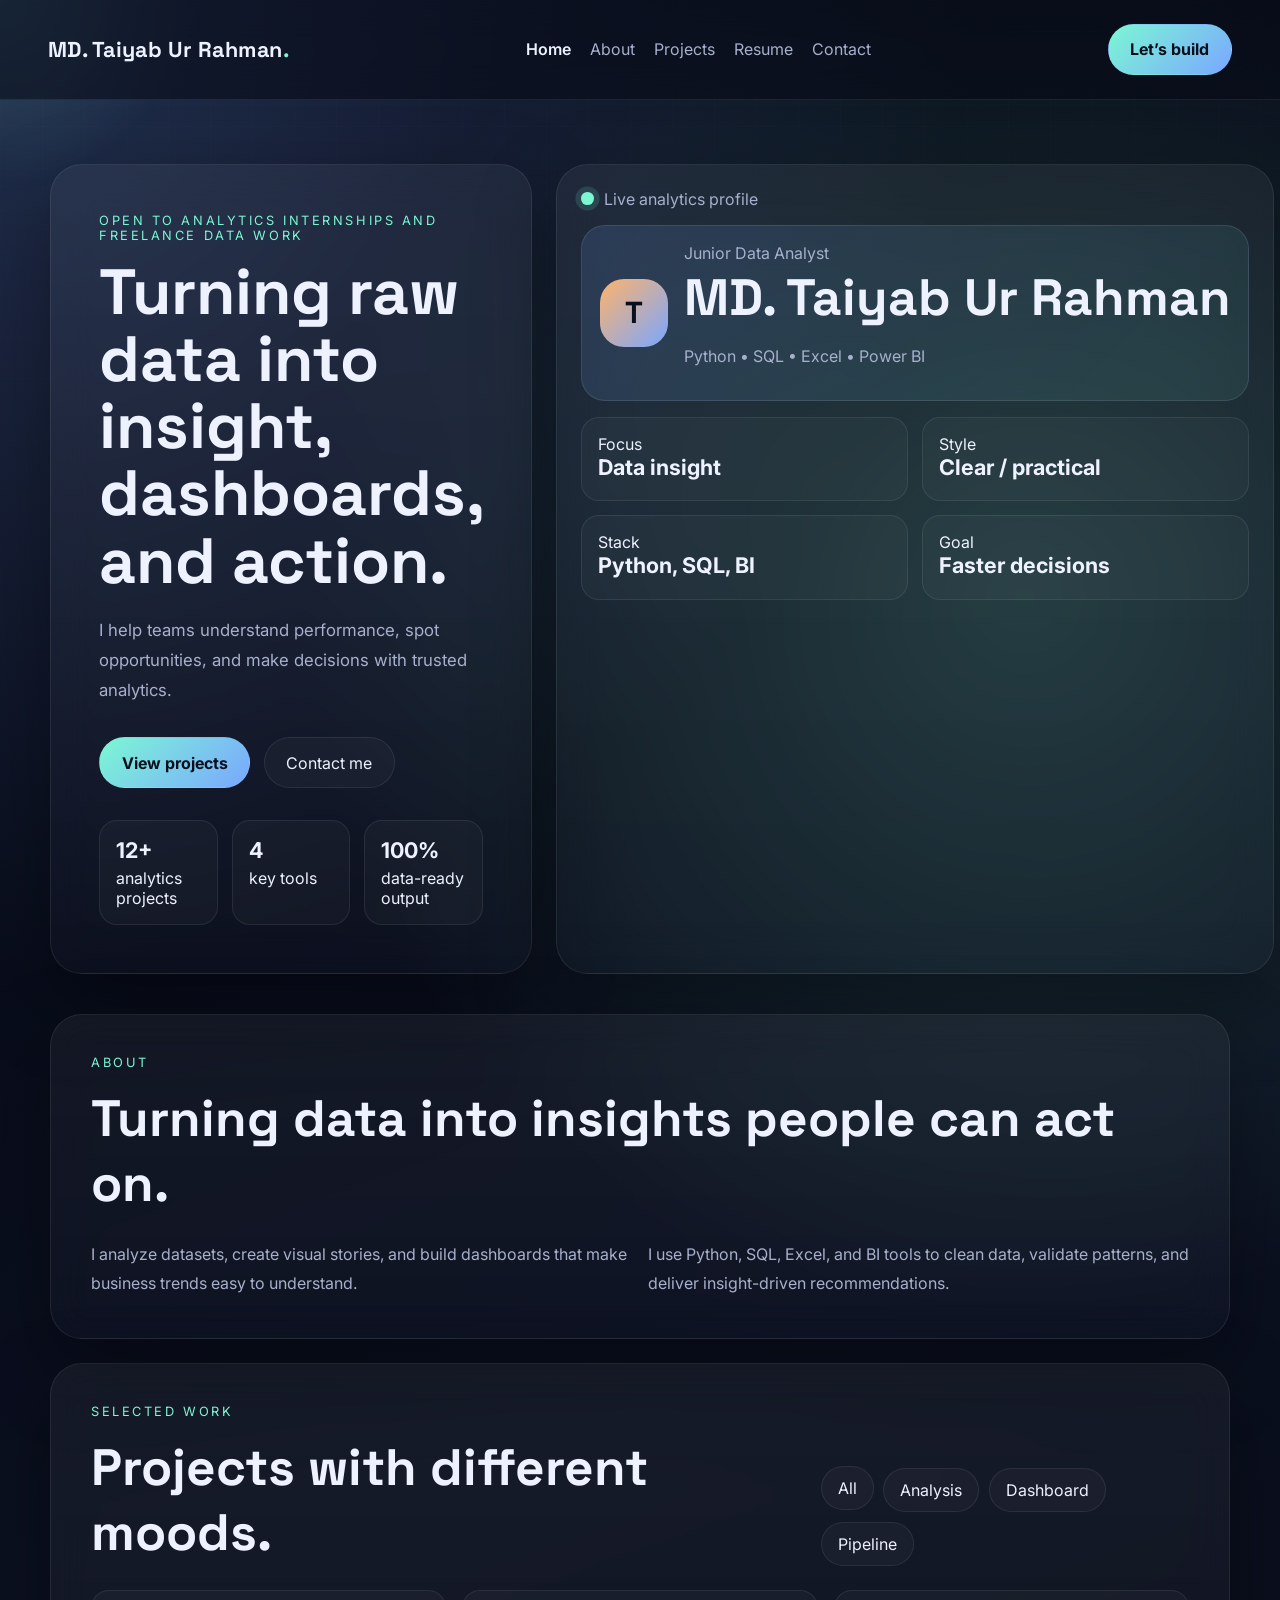
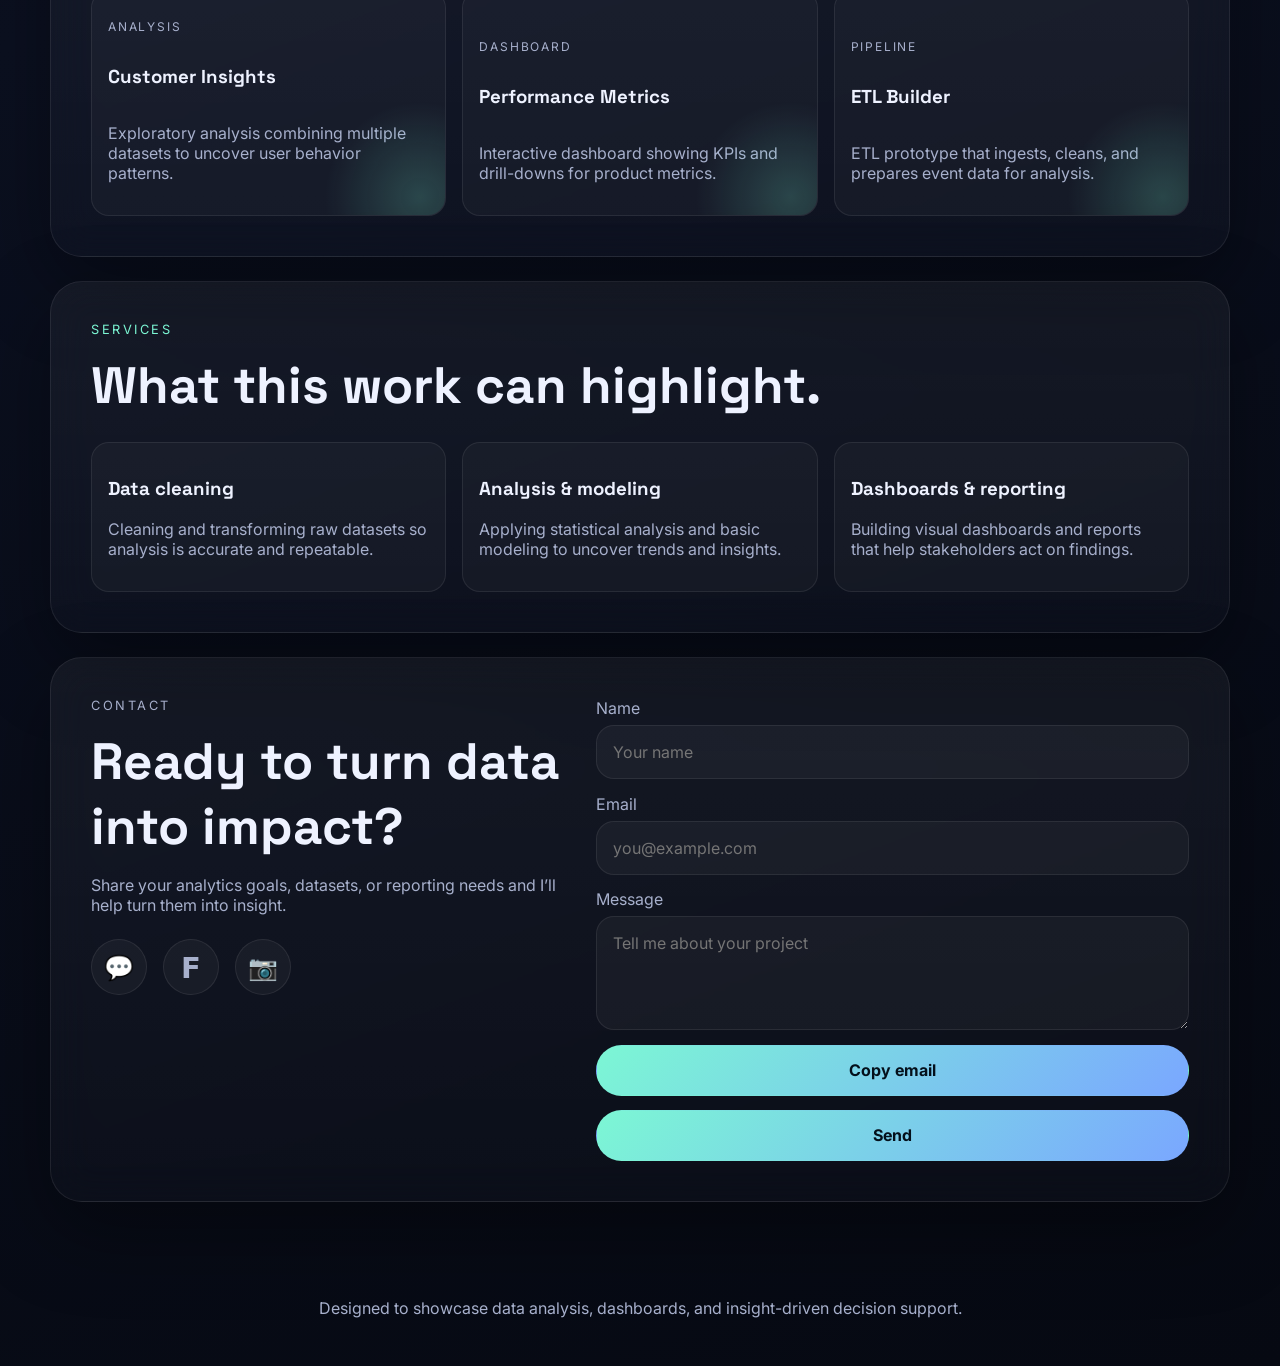
==== index.html @ 5b057505 "Initial commit: data analyst portfolio site" ====
<!DOCTYPE html>
<html lang="en">
<head>
    <meta charset="UTF-8">
    <meta name="viewport" content="width=device-width, initial-scale=1.0">
    <meta name="theme-color" content="#0b1020">
    <meta name="description" content="Portfolio of MD. Taiyab Ur Rahman — Junior Data Analyst. Data projects, visualizations, and analysis examples.">
    <title>MD. Taiyab Ur Rahman | Junior Data Analyst</title>
    <link rel="stylesheet" href="style.css">
</head>
<body>
    <div class="cursor-glow" aria-hidden="true"></div>

    <header class="site-header">
        <a class="brand" href="#home">MD. Taiyab Ur Rahman<span>.</span></a>
        <nav class="site-nav" aria-label="Primary">
            <a href="index.html" aria-current="page">Home</a>
            <a href="about.html">About</a>
            <a href="projects.html">Projects</a>
            <a href="resume.html">Resume</a>
            <a href="contact.html">Contact</a>
        </nav>
        <a class="header-cta" href="build.html">Let’s build</a>
    </header>

    <main>
        <section class="hero" id="home">
            <div class="hero-copy reveal">
                <p class="eyebrow">Open to analytics internships and freelance data work</p>
                <h1>Turning raw data into insight, dashboards, and action.</h1>
                <p class="lead">I help teams understand performance, spot opportunities, and make decisions with trusted analytics.</p>
                <div class="hero-actions">
                    <a class="button button-primary" href="#work" id="heroProjects">View projects</a>
                    <a class="button button-secondary" href="#contact" id="heroContact">Contact me</a>
                </div>
                <ul class="quick-stats">
                    <li><strong>12+</strong><span>analytics projects</span></li>
                    <li><strong>4</strong><span>key tools</span></li>
                    <li><strong>100%</strong><span>data-ready output</span></li>
                </ul>
            </div>
            <div class="hero-panel reveal">
                <div class="panel-top">
                    <span class="status-dot"></span>
                    <span>Live analytics profile</span>
                </div>
                <div class="profile-card">
                    <div class="profile-avatar">T</div>
                    <div>
                        <p class="profile-role">Junior Data Analyst</p>
                        <h2>MD. Taiyab Ur Rahman</h2>
                        <p class="profile-note">Python • SQL • Excel • Power BI</p>
                    </div>
                </div>
                <div class="mini-grid">
                    <a href="#about">
                        <article>
                            <span>Focus</span>
                            <strong>Data insight</strong>
                        </article>
                    </a>
                    <a href="#services">
                        <article>
                            <span>Style</span>
                            <strong>Clear / practical</strong>
                        </article>
                    </a>
                    <a href="#work">
                        <article>
                            <span>Stack</span>
                            <strong>Python, SQL, BI</strong>
                        </article>
                    </a>
                    <a href="#contact">
                        <article>
                            <span>Goal</span>
                            <strong>Faster decisions</strong>
                        </article>
                    </a>
                </div>
            </div>
        </section>

        <section class="section reveal" id="about">
            <div class="section-heading">
                <p class="eyebrow">About</p>
                <h2>Turning data into insights people can act on.</h2>
            </div>
            <div class="about-grid">
                <p>I analyze datasets, create visual stories, and build dashboards that make business trends easy to understand.</p>
                <p>I use Python, SQL, Excel, and BI tools to clean data, validate patterns, and deliver insight-driven recommendations.</p>
            </div>
        </section>

        <section class="section reveal" id="work">
            <div class="section-heading section-heading-row">
                <div>
                    <p class="eyebrow">Selected work</p>
                    <h2>Projects with different moods.</h2>
                </div>
                <div class="filter-group" role="tablist" aria-label="Project filters">
                    <button class="filter active" data-filter="all">All</button>
                    <button class="filter" data-filter="analysis">Analysis</button>
                    <button class="filter" data-filter="dashboard">Dashboard</button>
                    <button class="filter" data-filter="pipeline">Pipeline</button>
                </div>
            </div>
            <div class="project-grid">
                <article class="project-card" data-category="analysis" data-image="https://images.unsplash.com/photo-1522202176988-66273c2fd55f?auto=format&fit=crop&w=800&q=80" data-link="https://www.kaggle.com/datasets?search=customer+analytics">
                    <p class="project-tag">Analysis</p>
                    <h3>Customer Insights</h3>
                    <p>Exploratory analysis combining multiple datasets to uncover user behavior patterns.</p>
                </article>
                <article class="project-card" data-category="dashboard" data-image="https://images.unsplash.com/photo-1498050108023-c5249f4df085?auto=format&fit=crop&w=800&q=80" data-link="https://www.tableau.com/learn/articles/dashboard-design-best-practices">
                    <p class="project-tag">Dashboard</p>
                    <h3>Performance Metrics</h3>
                    <p>Interactive dashboard showing KPIs and drill-downs for product metrics.</p>
                </article>
                <article class="project-card" data-category="pipeline" data-image="https://images.unsplash.com/photo-1518770660439-4636190af475?auto=format&fit=crop&w=800&q=80" data-link="https://airflow.apache.org/">
                    <p class="project-tag">Pipeline</p>
                    <h3>ETL Builder</h3>
                    <p>ETL prototype that ingests, cleans, and prepares event data for analysis.</p>
                </article>
            </div>
        </section>

        <section class="section reveal" id="services">
            <div class="section-heading">
                <p class="eyebrow">Services</p>
                <h2>What this work can highlight.</h2>
            </div>
            <div class="service-list">
                <article>
                    <h3>Data cleaning</h3>
                    <p>Cleaning and transforming raw datasets so analysis is accurate and repeatable.</p>
                </article>
                <article>
                    <h3>Analysis & modeling</h3>
                    <p>Applying statistical analysis and basic modeling to uncover trends and insights.</p>
                </article>
                <article>
                    <h3>Dashboards & reporting</h3>
                    <p>Building visual dashboards and reports that help stakeholders act on findings.</p>
                </article>
            </div>
        </section>

        <section class="section reveal contact-section" id="contact">
            <div>
                <p class="eyebrow">Contact</p>
                <h2>Ready to turn data into impact?</h2>
                <p>Share your analytics goals, datasets, or reporting needs and I’ll help turn them into insight.</p>                <div class="social-links">
                    <a href="https://wa.me/8801619130503" target="_blank" rel="noopener noreferrer" title="WhatsApp" class="social-icon whatsapp">
                        <span>WhatsApp</span>
                    </a>
                    <a href="https://www.facebook.com/taiyab2026" target="_blank" rel="noopener noreferrer" title="Facebook" class="social-icon facebook">
                        <span>Facebook</span>
                    </a>
                    <a href="https://www.instagram.com/taiyab_2026/" target="_blank" rel="noopener noreferrer" title="Instagram" class="social-icon instagram">
                        <span>Instagram</span>
                    </a>
                </div>            </div>
            <form class="contact-form">
                <label>
                    <span>Name</span>
                    <input type="text" name="name" placeholder="Your name">
                </label>
                <label>
                    <span>Email</span>
                    <input type="email" name="email" placeholder="you@example.com">
                </label>
                <label>
                    <span>Message</span>
                    <textarea name="message" rows="4" placeholder="Tell me about your project"></textarea>
                </label>
                <button class="button button-primary" type="button" id="copyEmail">Copy email</button>
                <button class="button button-primary" type="submit">Send</button>
            </form>
        </section>
    </main>

    <footer class="site-footer">
        <p>Designed to showcase data analysis, dashboards, and insight-driven decision support.</p>
    </footer>

    <script src="script.js"></script>
</body>
</html>
---- style.css ----
@import url('https://fonts.googleapis.com/css2?family=Inter:wght@400;500;600;700;800&family=Space+Grotesk:wght@400;500;700&display=swap');

:root {
    --bg: #070b17;
    --bg-soft: rgba(14, 21, 40, 0.72);
    --surface: rgba(18, 26, 48, 0.78);
    --surface-strong: rgba(24, 34, 60, 0.92);
    --text: #eef2ff;
    --muted: #a7b0cc;
    --line: rgba(255, 255, 255, 0.08);
    --accent: #7cf7d4;
    --accent-strong: #7aa7ff;
    --accent-warm: #ffb36b;
    --shadow: 0 30px 80px rgba(0, 0, 0, 0.35);
    --radius-xl: 32px;
    --radius-lg: 24px;
    --radius-md: 18px;
}

* {
    box-sizing: border-box;
}

html {
    scroll-behavior: smooth;
}

body {
    margin: 0;
    font-family: 'Inter', sans-serif;
    color: var(--text);
    background:
        radial-gradient(circle at top left, rgba(122, 167, 255, 0.25), transparent 30%),
        radial-gradient(circle at 80% 20%, rgba(124, 247, 212, 0.18), transparent 28%),
        linear-gradient(160deg, #050814 0%, #0b1020 48%, #060912 100%);
    min-height: 100vh;
    overflow-x: hidden;
}

body::before {
    content: '';
    position: fixed;
    inset: 0;
    pointer-events: none;
    background-image: linear-gradient(rgba(255, 255, 255, 0.02) 1px, transparent 1px), linear-gradient(90deg, rgba(255, 255, 255, 0.02) 1px, transparent 1px);
    background-size: 42px 42px;
    mask-image: linear-gradient(to bottom, rgba(0, 0, 0, 0.6), transparent 85%);
}

a {
    color: inherit;
    text-decoration: none;
}

button,
input,
textarea {
    font: inherit;
}

.cursor-glow {
    position: fixed;
    top: 0;
    left: 0;
    width: 420px;
    height: 420px;
    background: radial-gradient(circle, rgba(124, 247, 212, 0.16), transparent 65%);
    transform: translate(-50%, -50%);
    pointer-events: none;
    filter: blur(16px);
    opacity: 0.9;
    transition: transform 0.15s ease;
    z-index: 0;
}

.site-header,
main,
.site-footer {
    position: relative;
    z-index: 1;
}

.site-header {
    display: flex;
    align-items: center;
    justify-content: space-between;
    gap: 1rem;
    padding: 1.5rem clamp(1.25rem, 4vw, 3rem);
    position: sticky;
    top: 0;
    backdrop-filter: blur(18px);
    background: rgba(7, 11, 23, 0.58);
    border-bottom: 1px solid var(--line);
}

.brand,
.section h2,
.hero h1,
.profile-card h2,
.project-card h3,
.service-list h3,
.contact-section h2 {
    font-family: 'Space Grotesk', sans-serif;
}

.brand {
    font-size: 1.35rem;
    font-weight: 700;
    letter-spacing: 0.02em;
}

.brand span {
    color: var(--accent);
}

.site-nav {
    display: flex;
    gap: 1.2rem;
    color: var(--muted);
}

.site-nav a:hover,
.site-nav a:focus-visible {
    color: var(--text);
}

.site-nav a[aria-current='page'] {
    color: var(--text);
    font-weight: 600;
}

.header-cta,
.button {
    border-radius: 999px;
    padding: 0.9rem 1.35rem;
    border: 1px solid transparent;
    transition: transform 0.2s ease, border-color 0.2s ease, background 0.2s ease;
}

.header-cta,
.button-primary {
    background: linear-gradient(135deg, var(--accent), var(--accent-strong));
    color: #04101b;
    font-weight: 700;
}

.button-secondary {
    border-color: var(--line);
    background: rgba(255, 255, 255, 0.03);
}

.header-cta:hover,
.button:hover,
.filter:hover,
.filter.active {
    transform: translateY(-2px);
}

main {
    width: min(1180px, calc(100% - 2rem));
    margin: 0 auto;
    padding: 2rem 0 5rem;
}

.hero {
    display: grid;
    grid-template-columns: 1.15fr 0.85fr;
    gap: 1.5rem;
    align-items: stretch;
    min-height: calc(100vh - 140px);
    padding: 2rem 0 1rem;
}

.hero-copy,
.hero-panel,
.section,
.contact-section {
    background: linear-gradient(180deg, rgba(255, 255, 255, 0.05), rgba(255, 255, 255, 0.02));
    border: 1px solid var(--line);
    border-radius: var(--radius-xl);
    box-shadow: var(--shadow);
    backdrop-filter: blur(20px);
}

.hero-copy {
    padding: clamp(1.5rem, 4vw, 3rem);
    display: flex;
    flex-direction: column;
    justify-content: center;
}

.eyebrow {
    text-transform: uppercase;
    letter-spacing: 0.2em;
    font-size: 0.8rem;
    color: var(--accent);
    margin: 0 0 1rem;
}

.hero h1 {
    margin: 0;
    font-size: clamp(3rem, 5vw, 4.5rem);
    line-height: 1.05;
    max-width: 34ch;
    text-align: left;
    hyphens: none;
}

.hero-copy {
    text-align: left;
}

.lead,
.about-grid p,
.project-card p,
.service-list p,
.contact-section p,
.site-footer p,
.profile-note,
.profile-role {
    color: var(--muted);
}

.lead {
    max-width: 60ch;
    font-size: 1.05rem;
    line-height: 1.8;
    margin: 1.25rem 0 0;
}

.hero-actions {
    display: flex;
    flex-wrap: wrap;
    gap: 0.85rem;
    margin: 2rem 0 0;
}

.quick-stats {
    display: grid;
    grid-template-columns: repeat(3, minmax(0, 1fr));
    gap: 0.85rem;
    list-style: none;
    padding: 0;
    margin: 2rem 0 0;
}

.quick-stats li,
.mini-grid article,
.service-list article,
.project-card {
    background: rgba(255, 255, 255, 0.03);
    border: 1px solid var(--line);
    border-radius: var(--radius-md);
}

.quick-stats li {
    padding: 1rem;
}

.quick-stats strong,
.mini-grid strong {
    display: block;
    font-size: 1.35rem;
    margin-bottom: 0.3rem;
}

.hero-panel {
    padding: 1.5rem;
    display: flex;
    flex-direction: column;
    gap: 1rem;
}

.panel-top {
    display: flex;
    align-items: center;
    gap: 0.65rem;
    color: var(--muted);
}

.status-dot {
    width: 0.8rem;
    height: 0.8rem;
    border-radius: 50%;
    background: var(--accent);
    box-shadow: 0 0 0 0.35rem rgba(124, 247, 212, 0.14);
}

.profile-card {
    display: flex;
    gap: 1rem;
    align-items: center;
    padding: 1.1rem;
    border-radius: var(--radius-lg);
    background: linear-gradient(135deg, rgba(122, 167, 255, 0.14), rgba(124, 247, 212, 0.08));
    border: 1px solid rgba(255, 255, 255, 0.1);
}

.profile-avatar {
    width: 4.25rem;
    aspect-ratio: 1;
    border-radius: 24px;
    display: grid;
    place-items: center;
    font-family: 'Space Grotesk', sans-serif;
    font-size: 1.9rem;
    font-weight: 700;
    background: linear-gradient(135deg, var(--accent-warm), var(--accent-strong));
    color: #09111f;
}

.profile-card h2,
.section h2,
.contact-section h2 {
    margin: 0.1rem 0;
    font-size: clamp(2rem, 4vw, 3.25rem);
}

.profile-card h2 {
    white-space: nowrap;
    overflow-wrap: normal;
}

.profile-role {
    margin: 0;
}

.mini-grid {
    display: grid;
    grid-template-columns: repeat(2, minmax(0, 1fr));
    gap: 0.85rem;
}

.mini-grid article,
.service-list article,
.project-card {
    padding: 1rem;
}

.section {
    margin-top: 1.5rem;
    padding: clamp(1.5rem, 4vw, 2.5rem);
}

.section-heading {
    margin-bottom: 1.5rem;
}

.page-hero {
    display: grid;
    gap: 0.5rem;
}

.section-heading-row {
    display: flex;
    align-items: end;
    justify-content: space-between;
    gap: 1rem;
}

.about-grid,
.service-list,
.project-grid,
.contact-section {
    display: grid;
    gap: 1rem;
}

.about-grid {
    grid-template-columns: repeat(2, minmax(0, 1fr));
}

.page-about-grid {
    grid-template-columns: repeat(2, minmax(0, 1fr));
}

.about-grid p {
    line-height: 1.8;
    margin: 0;
}

.filter-group {
    display: flex;
    flex-wrap: wrap;
    gap: 0.6rem;
}

.filter {
    border: 1px solid var(--line);
    background: rgba(255, 255, 255, 0.03);
    color: var(--text);
    padding: 0.7rem 1rem;
    border-radius: 999px;
    cursor: pointer;
}

.project-grid,
.service-list {
    grid-template-columns: repeat(3, minmax(0, 1fr));
}

.project-card {
    min-height: 220px;
    display: flex;
    flex-direction: column;
    justify-content: end;
    position: relative;
    overflow: hidden;
}

.project-card::before {
    content: '';
    position: absolute;
    inset: auto -20% -35% auto;
    width: 12rem;
    height: 12rem;
    border-radius: 50%;
    background: radial-gradient(circle, rgba(124, 247, 212, 0.2), transparent 70%);
}

.project-tag {
    color: var(--accent);
    text-transform: uppercase;
    letter-spacing: 0.15em;
    font-size: 0.75rem;
}

.contact-section {
    grid-template-columns: 0.9fr 1.1fr;
    align-items: start;
}

/* Prevent overlap between contact info cards and form controls */
.contact-section {
    gap: 1.25rem;
}

.contact-links article {
    position: relative;
    z-index: 1;
}

.contact-form {
    position: relative;
    z-index: 1;
}

/* Improve stacking and spacing for contact area to avoid overlap */
.contact-links {
    display: flex;
    flex-direction: column;
    gap: 0.75rem;
}

.contact-links article {
    padding: 0.9rem;
    background: rgba(255,255,255,0.02);
    border-radius: 12px;
}

.contact-links p {
    margin: 0;
    color: var(--muted);
    word-break: break-word;
}

.contact-form {
    gap: 0.9rem;
}

/* Make action buttons stack on small screens to avoid overlap */
@media (max-width: 640px) {
    .contact-form .button {
        display: block;
        width: 100%;
    }

    .contact-links article,
    .contact-form {
        z-index: 2;
    }
}

.resume-grid {
    grid-template-columns: repeat(3, minmax(0, 1fr));
}

.timeline {
    display: grid;
    gap: 1rem;
}

.timeline-item {
    padding: 1.15rem;
    border-radius: var(--radius-md);
    border: 1px solid var(--line);
    background: rgba(255, 255, 255, 0.03);
}

.timeline-item span {
    color: var(--accent);
    text-transform: uppercase;
    letter-spacing: 0.15em;
    font-size: 0.75rem;
}

.timeline-item strong {
    display: block;
    margin: 0.5rem 0;
    font-size: 1.15rem;
}

.contact-links {
    margin-top: 1rem;
}

.contact-form {
    display: grid;
    gap: 0.9rem;
}

.contact-form label {
    display: grid;
    gap: 0.45rem;
    color: var(--muted);
}

.contact-form input,
.contact-form textarea {
    width: 100%;
    border-radius: 18px;
    border: 1px solid var(--line);
    background: rgba(255, 255, 255, 0.04);
    color: var(--text);
    padding: 1rem;
    outline: none;
}

.contact-form input:focus,
.contact-form textarea:focus {
    border-color: rgba(124, 247, 212, 0.45);
    box-shadow: 0 0 0 4px rgba(124, 247, 212, 0.08);
}

.social-links {
    display: flex;
    gap: 1rem;
    margin-top: 1.5rem;
    flex-wrap: wrap;
}

.social-icon {
    display: inline-flex;
    align-items: center;
    justify-content: center;
    width: 3.5rem;
    height: 3.5rem;
    border-radius: 50%;
    border: 1.5px solid var(--line);
    background: rgba(255, 255, 255, 0.04);
    color: var(--muted);
    transition: all 0.3s ease;
    font-size: 0.9rem;
    font-weight: 600;
}

.social-icon span {
    display: none;
}

.social-icon:hover {
    transform: translateY(-3px);
    border-color: var(--accent);
    background: rgba(124, 247, 212, 0.12);
    color: var(--accent);
}

.social-icon.whatsapp::before {
    content: '💬';
    font-size: 1.5rem;
}

.social-icon.facebook::before {
    content: '𝗙';
    font-size: 1.8rem;
}

.social-icon.instagram::before {
    content: '📷';
    font-size: 1.5rem;
}

.site-footer {
    width: min(1180px, calc(100% - 2rem));
    margin: 0 auto;
    padding: 0 0 2rem;
    text-align: center;
}

.reveal {
    opacity: 0;
    transform: translateY(24px);
    transition: opacity 0.8s ease, transform 0.8s ease;
}

.reveal.visible {
    opacity: 1;
    transform: translateY(0);
}

@media (max-width: 980px) {
    .hero,
    .contact-section,
    .about-grid,
    .project-grid,
    .service-list,
    .resume-grid,
    .page-about-grid {
        grid-template-columns: 1fr;
    }

    .site-nav {
        display: none;
    }

    .section-heading-row {
        align-items: start;
        flex-direction: column;
    }
}

@media (max-width: 640px) {
    .site-header {
        padding-inline: 1rem;
    }

    main,
    .site-footer {
        width: min(100% - 1rem, 1180px);
    }

    .hero-copy,
    .hero-panel,
    .section,
    .contact-section {
        border-radius: 24px;
    }

    .quick-stats,
    .mini-grid {
        grid-template-columns: 1fr 1fr;
    }

    .hero h1 {
        max-width: 100%;
    }
}

/* Mobile menu toggle */
.menu-toggle {
    display: none;
    background: transparent;
    border: 1px solid var(--line);
    color: var(--text);
    padding: 0.5rem 0.75rem;
    border-radius: 10px;
    cursor: pointer;
}

@media (max-width: 980px) {
    .menu-toggle {
        display: inline-flex;
        align-items: center;
        justify-content: center;
        gap: 0.5rem;
    }

    .site-header {
        align-items: center;
    }

    .site-nav {
        display: none;
        position: absolute;
        right: clamp(1rem, 4vw, 3rem);
        top: calc(100% + 0.5rem);
        background: var(--surface);
        padding: 0.75rem;
        border-radius: 12px;
        border: 1px solid var(--line);
        flex-direction: column;
        gap: 0.5rem;
        width: min(220px, 60vw);
    }

    .site-nav.open {
        display: flex;
    }

    .site-nav a {
        display: block;
        padding: 0.45rem 0.6rem;
        border-radius: 8px;
    }
}

/* Active nav link style added by JS */
.site-nav a.active-link {
    background: rgba(124, 247, 212, 0.08);
    color: var(--text);
    font-weight: 600;
}

/* Modal styles */
.modal-overlay {
    position: fixed;
    inset: 0;
    background: rgba(4, 8, 15, 0.75);
    display: flex;
    align-items: center;
    justify-content: center;
    z-index: 2000;
    opacity: 0;
    transition: opacity 0.3s ease;
}

.modal-overlay.visible {
    opacity: 1;
}

.modal {
    background: var(--surface-strong);
    border-radius: 16px;
    padding: 1.25rem;
    max-width: 520px;
    width: 92%;
    box-shadow: var(--shadow);
    color: var(--text);
    transform: translateY(24px) scale(0.98);
    opacity: 0;
    transition: transform 0.3s ease, opacity 0.3s ease;
}

.modal-overlay.visible .modal {
    transform: translateY(0) scale(1);
    opacity: 1;
}

.modal .close {
    background: transparent;
    border: 0;
    color: var(--muted);
    font-size: 1.3rem;
    cursor: pointer;
}

.modal-image {
    width: 100%;
    border-radius: 14px;
    object-fit: cover;
    margin-bottom: 1rem;
}

.modal .project-tag {
    color: var(--accent);
    text-transform: uppercase;
    letter-spacing: 0.12em;
    font-size: 0.75rem;
    margin-bottom: 0.6rem;
}

.modal h3 {
    margin-top: 0;
}

.modal-link-note {
    color: var(--muted);
    font-size: 0.9rem;
    margin: 0.4rem 0 0.8rem;
}

.modal a.button {
    display: inline-flex;
    margin-top: 1rem;
}
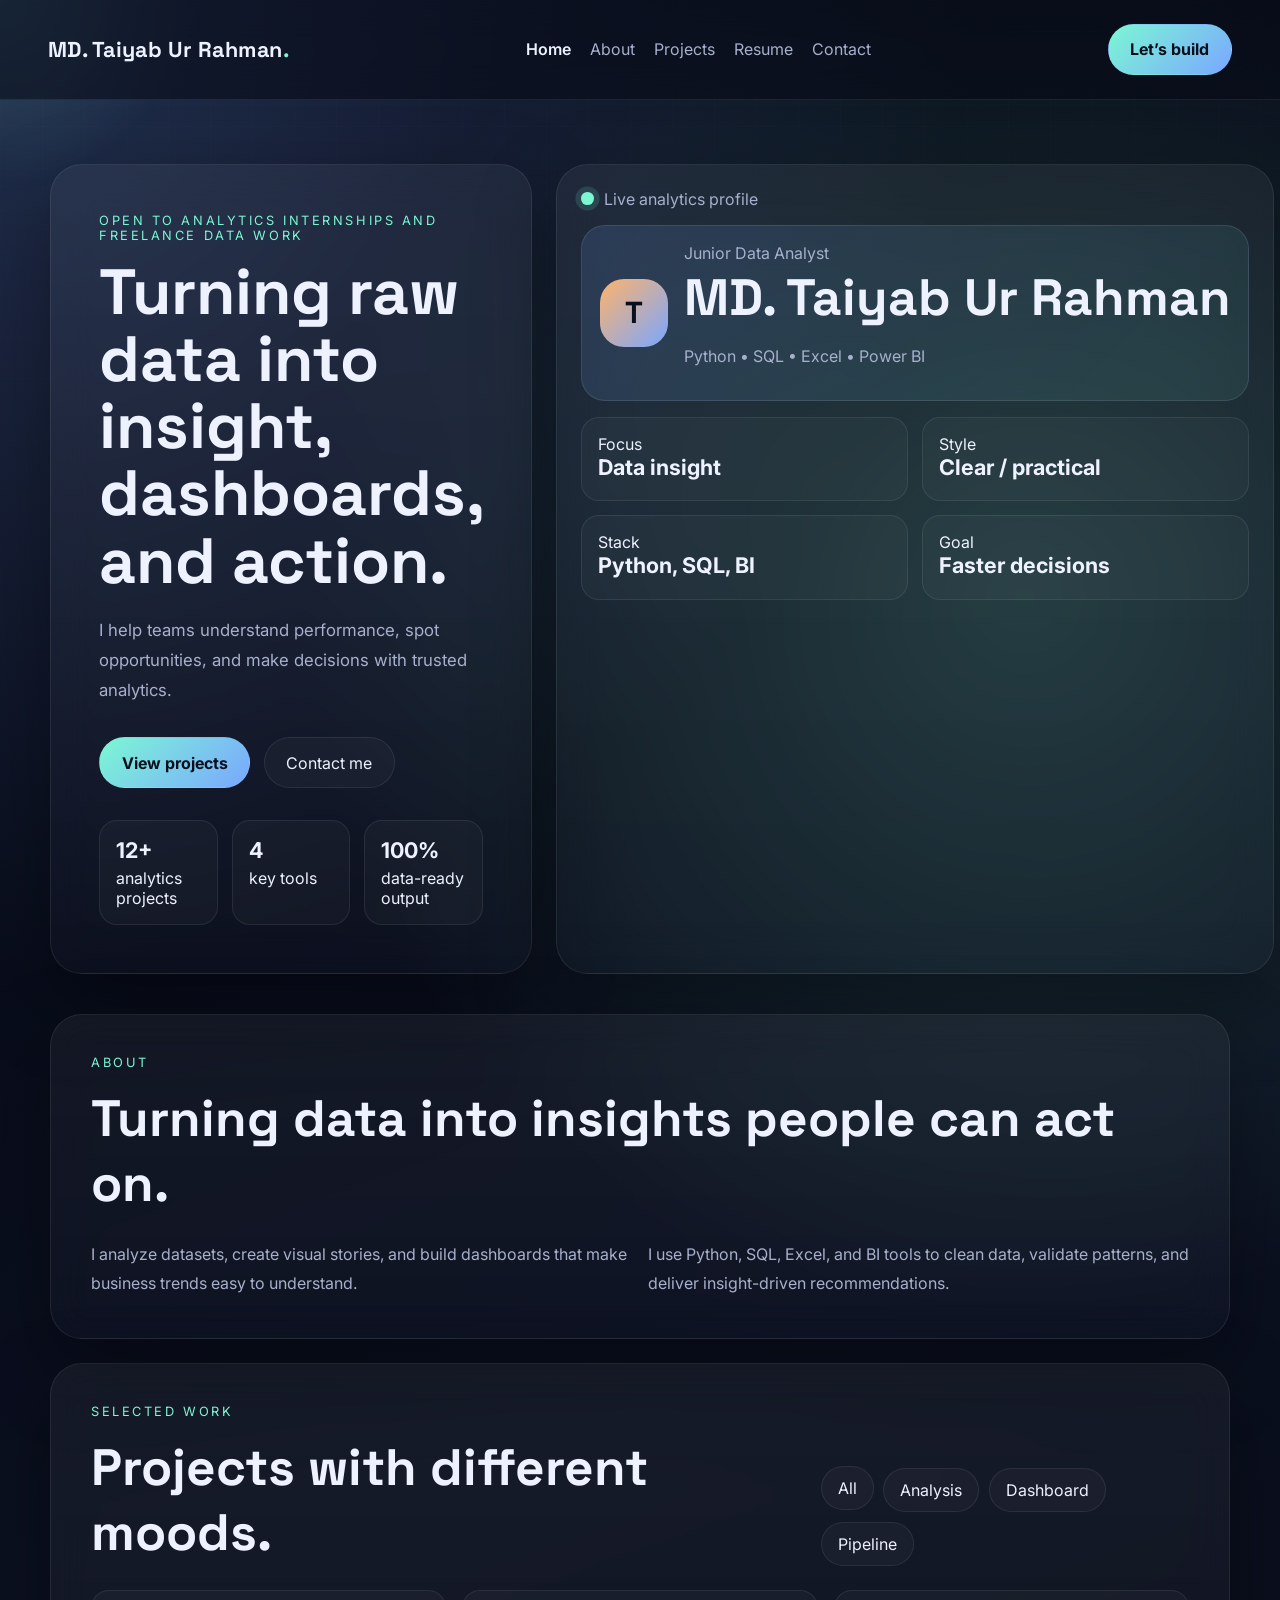
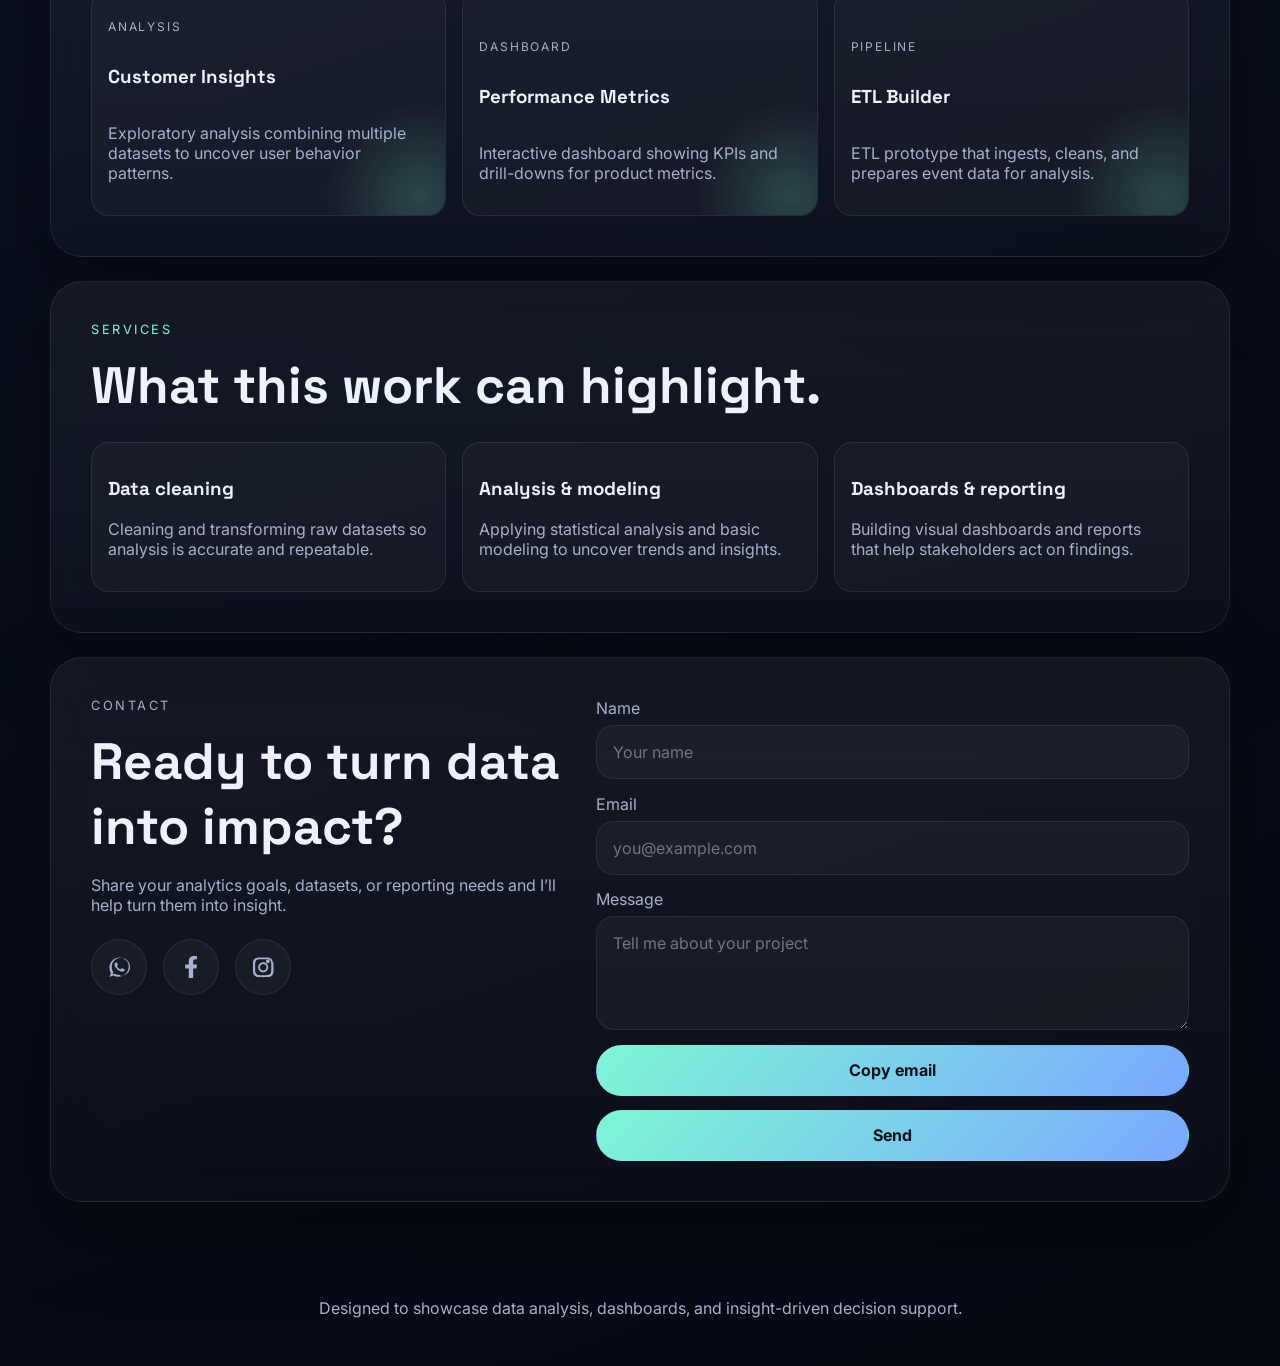
==== commit b0a26138: "Update social media icons to SVG brand icons" ====
--- a/index.html
+++ b/index.html
@@ -151,12 +151,15 @@
                 <h2>Ready to turn data into impact?</h2>
                 <p>Share your analytics goals, datasets, or reporting needs and I’ll help turn them into insight.</p>                <div class="social-links">
                     <a href="https://wa.me/8801619130503" target="_blank" rel="noopener noreferrer" title="WhatsApp" class="social-icon whatsapp">
+                        <svg aria-hidden="true" viewBox="0 0 448 512"><path d="M380.9 97.1C339 55.2 286.2 32 232.3 32 105.6 32 0 137.5 0 264.2c0 46.5 12.2 92.1 35.3 132L0 480l88.1-34.7c37.1 20.3 78.8 31.1 121.6 31.1h.1c126.6 0 232-105.5 232-235.2 0-54.5-21.4-105.7-60.8-144.6zm-148 338.8c-35.3 0-69-9.3-98.9-26.8l-7.1-4.2-52.4 20.6 17.6-51.2-4.6-7.4c-21.8-34.8-33.2-75-33.2-117.1 0-114.6 93.3-207.9 208.3-207.9 55.7 0 108.1 21.7 147.8 61.3 39.7 39.7 61.6 92.2 61.6 148.2 0 114.5-93.3 207.9-208.2 207.9zm101.5-138.7c-5.6-2.8-33.1-16.3-38.2-18.1-5.1-1.8-8.8-2.8-12.5 2.8s-14.4 18.1-17.7 21.9c-3.3 3.8-6.7 4.3-12.3 1.4-33.1-16.5-54.8-29.6-76.8-67.3-5.8-10.1 5.8-9.4 16.7-31.2 1.9-3.8.9-7-.5-9.8-1.4-2.8-12.5-30.2-17.1-41.4-4.5-10.9-9.1-9.4-12.5-9.6-3.3-.2-7.1-.2-10.8-.2s-9.8 1.4-14.9 7c-5.1 5.6-19.8 19.3-19.8 47 0 27.7 20.3 54.5 23.1 58.3 2.8 3.8 39.9 61 96.7 85.4 13.5 5.8 24 9.2 32.2 11.8 13.5 4.3 25.8 3.7 35.6 2.3 10.9-1.5 33.1-13.5 37.8-26.5 4.7-13 4.7-24.1 3.3-26.5-1.4-2.3-5-3.7-10.6-6.5z"/></svg>
                         <span>WhatsApp</span>
                     </a>
                     <a href="https://www.facebook.com/taiyab2026" target="_blank" rel="noopener noreferrer" title="Facebook" class="social-icon facebook">
+                        <svg aria-hidden="true" viewBox="0 0 320 512"><path d="M279.14 288l14.22-92.66h-88.91V127.17c0-25.35 12.42-50.06 52.24-50.06H293V6.26S259.6 0 225.36 0c-73.22 0-121 44.38-121 124.72v70.62H22.89V288h81.47v224h100.17V288z"/></svg>
                         <span>Facebook</span>
                     </a>
                     <a href="https://www.instagram.com/taiyab_2026/" target="_blank" rel="noopener noreferrer" title="Instagram" class="social-icon instagram">
+                        <svg aria-hidden="true" viewBox="0 0 448 512"><path d="M224.1 141c-63.6 0-115 51.4-115 115s51.4 115 115 115 115-51.4 115-115-51.4-115-115-115zm0 190c-41.4 0-75-33.6-75-75s33.6-75 75-75 75 33.6 75 75-33.6 75-75 75zm146.4-194.1c0 14.9-12.1 27-27 27h-27c-14.9 0-27-12.1-27-27v-27c0-14.9 12.1-27 27-27h27c14.9 0 27 12.1 27 27v27zm76.1 27.2c-1.7-35.7-9.9-67.3-36.1-93.5s-57.8-34.4-93.5-36.1C302.9 32 287.3 32 224 32s-78.9 0-103.9 1.7c-35.7 1.7-67.3 9.9-93.5 36.1S-6.8 109.8-8.5 145.5C-10.2 170.5-10.2 186.1-10.2 249.4s0 78.9 1.7 103.9c1.7 35.7 9.9 67.3 36.1 93.5s57.8 34.4 93.5 36.1c25 1.7 40.6 1.7 103.9 1.7s78.9 0 103.9-1.7c35.7-1.7 67.3-9.9 93.5-36.1s34.4-57.8 36.1-93.5c1.7-25 1.7-40.6 1.7-103.9s0-78.9-1.7-103.9zM398.8 388c-7.8 19.6-22.9 34.7-42.5 42.5-29.4 11.7-99.3 9-132.3 9s-102.9 2.6-132.3-9c-19.6-7.8-34.7-22.9-42.5-42.5-11.7-29.4-9-99.3-9-132.3s-2.6-102.9 9-132.3c7.8-19.6 22.9-34.7 42.5-42.5 29.4-11.7 99.3-9 132.3-9s102.9-2.6 132.3 9c19.6 7.8 34.7 22.9 42.5 42.5 11.7 29.4 9 99.3 9 132.3s2.7 102.9-9 132.3z"/></svg>
                         <span>Instagram</span>
                     </a>
                 </div>            </div>
--- a/style.css
+++ b/style.css
@@ -560,12 +560,25 @@
     background: rgba(255, 255, 255, 0.04);
     color: var(--muted);
     transition: all 0.3s ease;
-    font-size: 0.9rem;
-    font-weight: 600;
+    position: relative;
+}
+
+.social-icon svg {
+    width: 1.4rem;
+    height: 1.4rem;
+    fill: currentColor;
 }
 
 .social-icon span {
-    display: none;
+    position: absolute;
+    width: 1px;
+    height: 1px;
+    padding: 0;
+    margin: -1px;
+    overflow: hidden;
+    clip: rect(0, 0, 0, 0);
+    white-space: nowrap;
+    border: 0;
 }
 
 .social-icon:hover {
@@ -573,21 +586,6 @@
     border-color: var(--accent);
     background: rgba(124, 247, 212, 0.12);
     color: var(--accent);
-}
-
-.social-icon.whatsapp::before {
-    content: '💬';
-    font-size: 1.5rem;
-}
-
-.social-icon.facebook::before {
-    content: '𝗙';
-    font-size: 1.8rem;
-}
-
-.social-icon.instagram::before {
-    content: '📷';
-    font-size: 1.5rem;
 }
 
 .site-footer {
